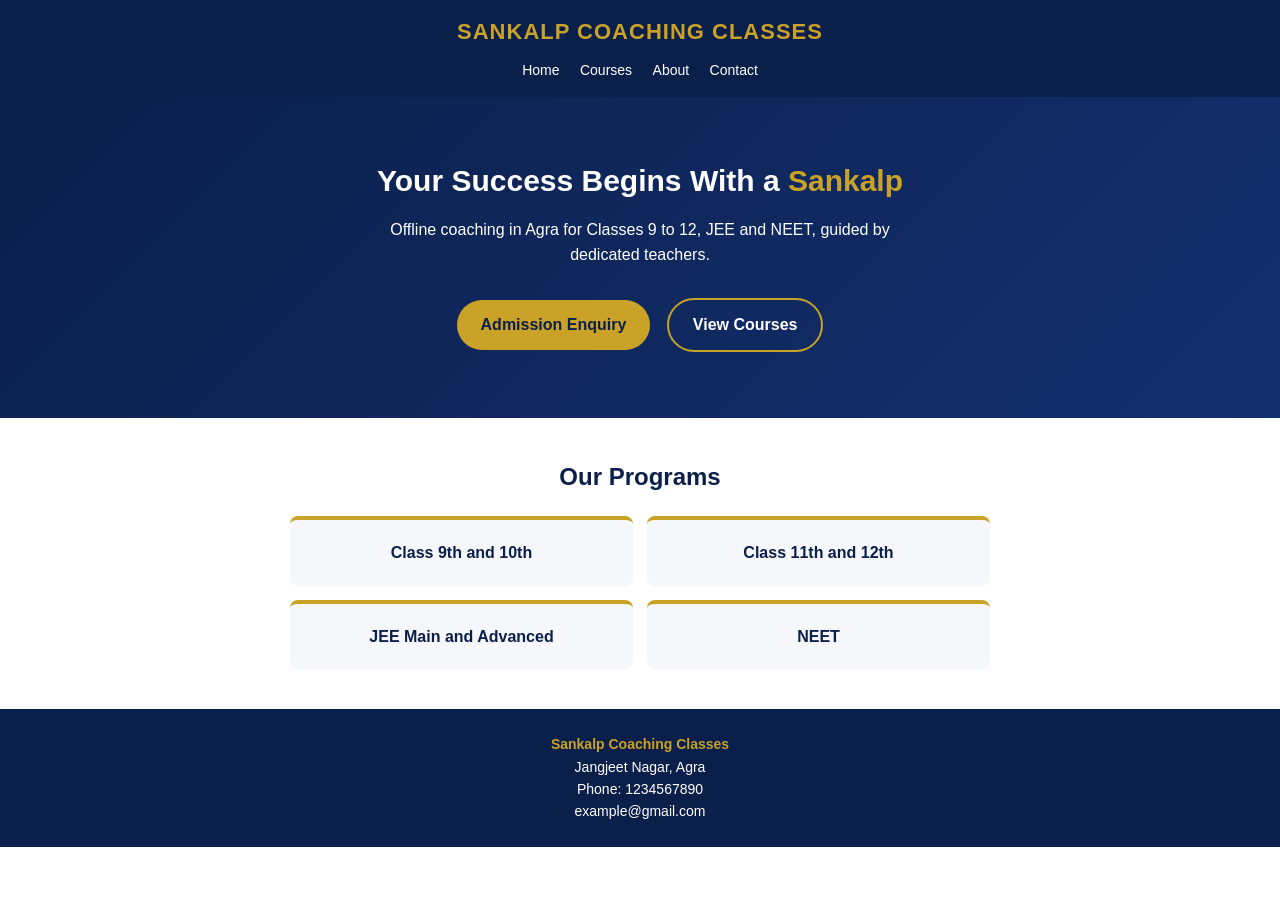
==== index.html @ a6845c67 "Create index.html" ====
<!DOCTYPE html>
<html lang="en">
<head>
<meta charset="UTF-8">
<meta name="viewport" content="width=device-width, initial-scale=1">
<title>Sankalp Coaching Classes, Agra</title>
<link rel="stylesheet" href="style.css">
</head>
<body>
<header>
  <div class="logo">SANKALP COACHING CLASSES</div>
  <nav>
    <a href="index.html">Home</a>
    <a href="courses.html">Courses</a>
    <a href="about.html">About</a>
    <a href="contact.html">Contact</a>
  </nav>
</header>

<section class="hero">
  <h1>Your Success Begins With a <span>Sankalp</span></h1>
  <p>Offline coaching in Agra for Classes 9 to 12, JEE and NEET, guided by dedicated teachers.</p>
  <a class="btn" href="contact.html">Admission Enquiry</a>
  <a class="btn alt" href="courses.html">View Courses</a>
</section>

<section class="section">
  <h2>Our Programs</h2>
  <div class="cards">
    <div class="card">Class 9th and 10th</div>
    <div class="card">Class 11th and 12th</div>
    <div class="card">JEE Main and Advanced</div>
    <div class="card">NEET</div>
  </div>
</section>

<footer>
  <b>Sankalp Coaching Classes</b><br>
  Jangjeet Nagar, Agra<br>
  Phone: 1234567890<br>
  example@gmail.com
</footer>
</body>
</html>
---- style.css ----
:root{--navy:#0B1F4B;--gold:#C9A227;--white:#fff;--light:#F5F7FB}
*{box-sizing:border-box;margin:0;padding:0}
body{font-family:Arial,sans-serif;color:#222;line-height:1.6}
a{text-decoration:none}
header{background:var(--navy);padding:14px 16px;text-align:center}
.logo{color:var(--gold);font-size:22px;font-weight:bold;letter-spacing:1px}
nav{margin-top:8px}
nav a{color:var(--white);font-size:14px;margin:0 8px}
.hero{background:linear-gradient(135deg,#0B1F4B,#13306e);color:var(--white);text-align:center;padding:60px 20px}
.hero h1{font-size:30px;margin-bottom:12px}
.hero h1 span{color:var(--gold)}
.hero p{max-width:500px;margin:0 auto 24px}
.btn{display:inline-block;background:var(--gold);color:var(--navy);padding:12px 24px;border-radius:30px;font-weight:bold;margin:6px}
.btn.alt{background:transparent;color:var(--white);border:2px solid var(--gold)}
.section{padding:40px 20px;text-align:center}
.section h2{color:var(--navy);margin-bottom:20px}
.cards{display:grid;grid-template-columns:1fr 1fr;gap:14px;max-width:700px;margin:auto}
.card{background:var(--light);border-top:4px solid var(--gold);padding:20px 10px;border-radius:8px;color:var(--navy);font-weight:bold}
footer{background:var(--navy);color:var(--white);text-align:center;padding:24px 16px;font-size:14px}
footer b{color:var(--gold)}
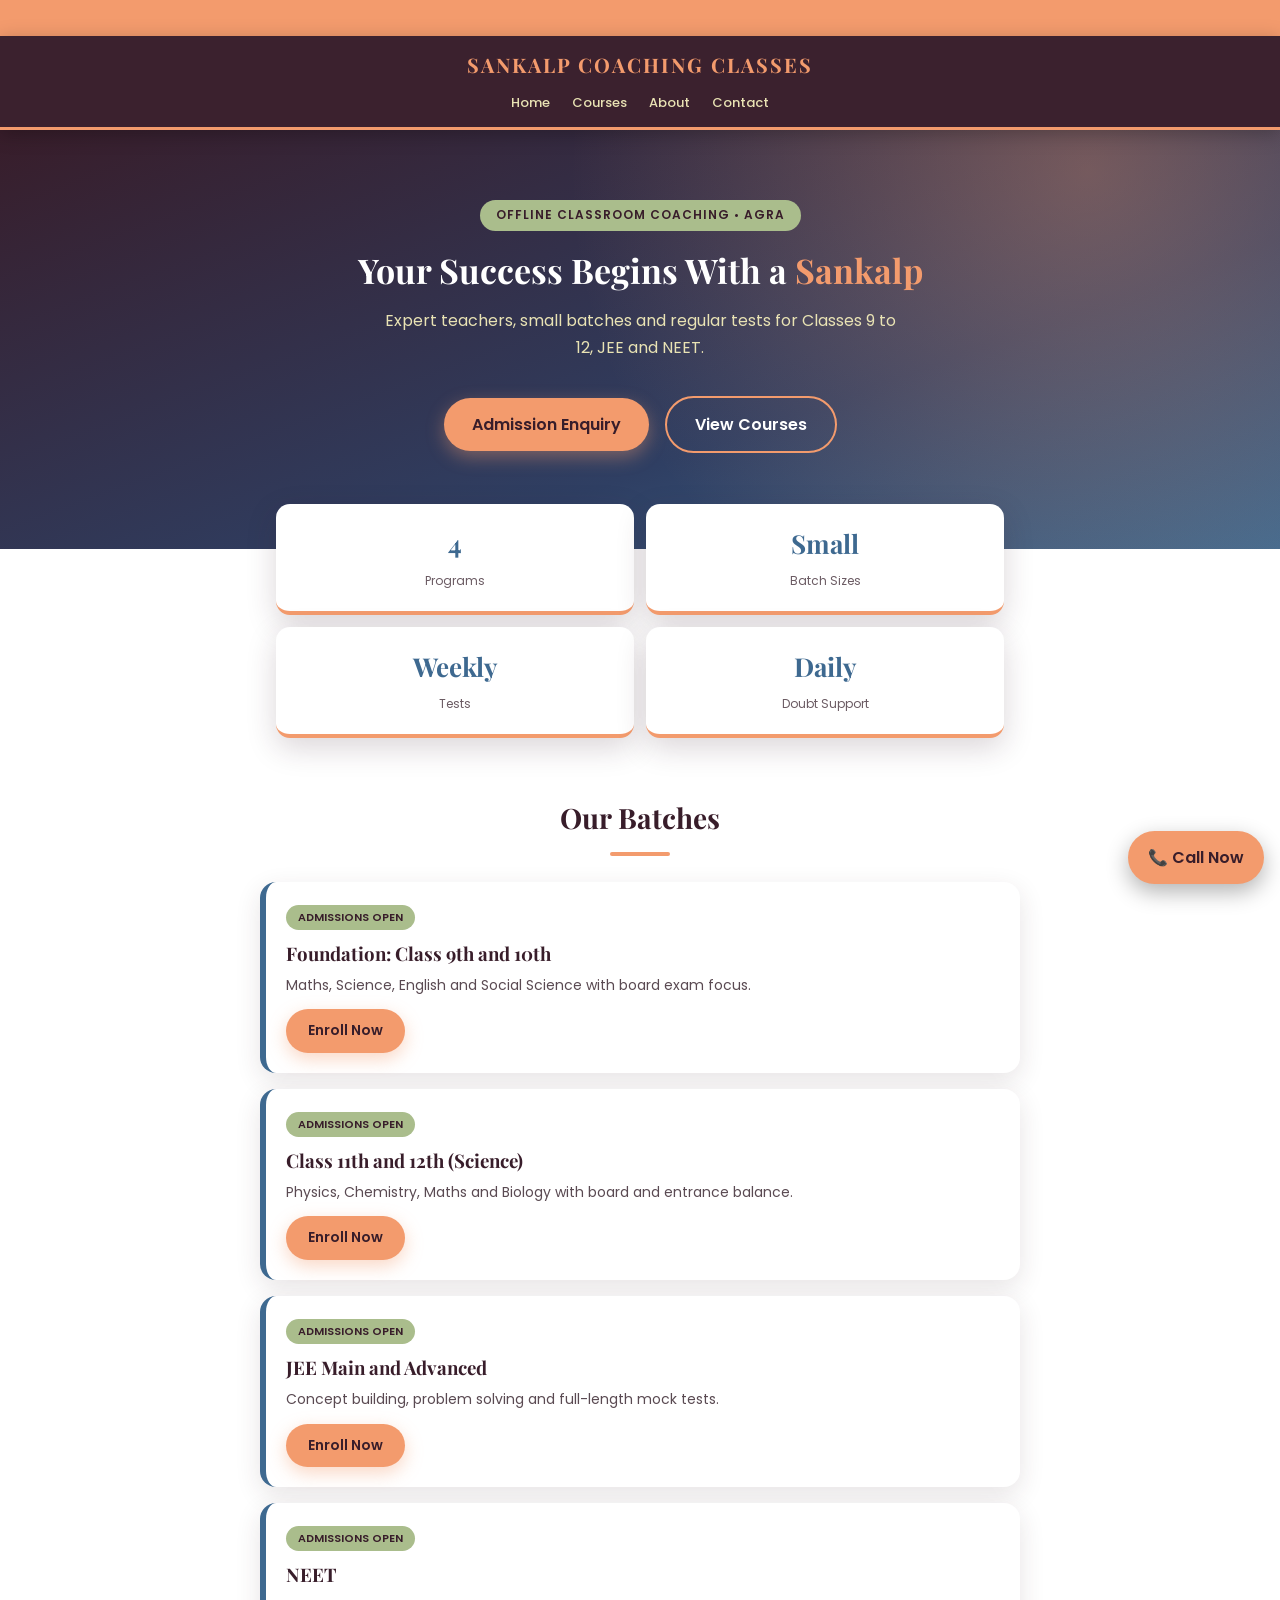
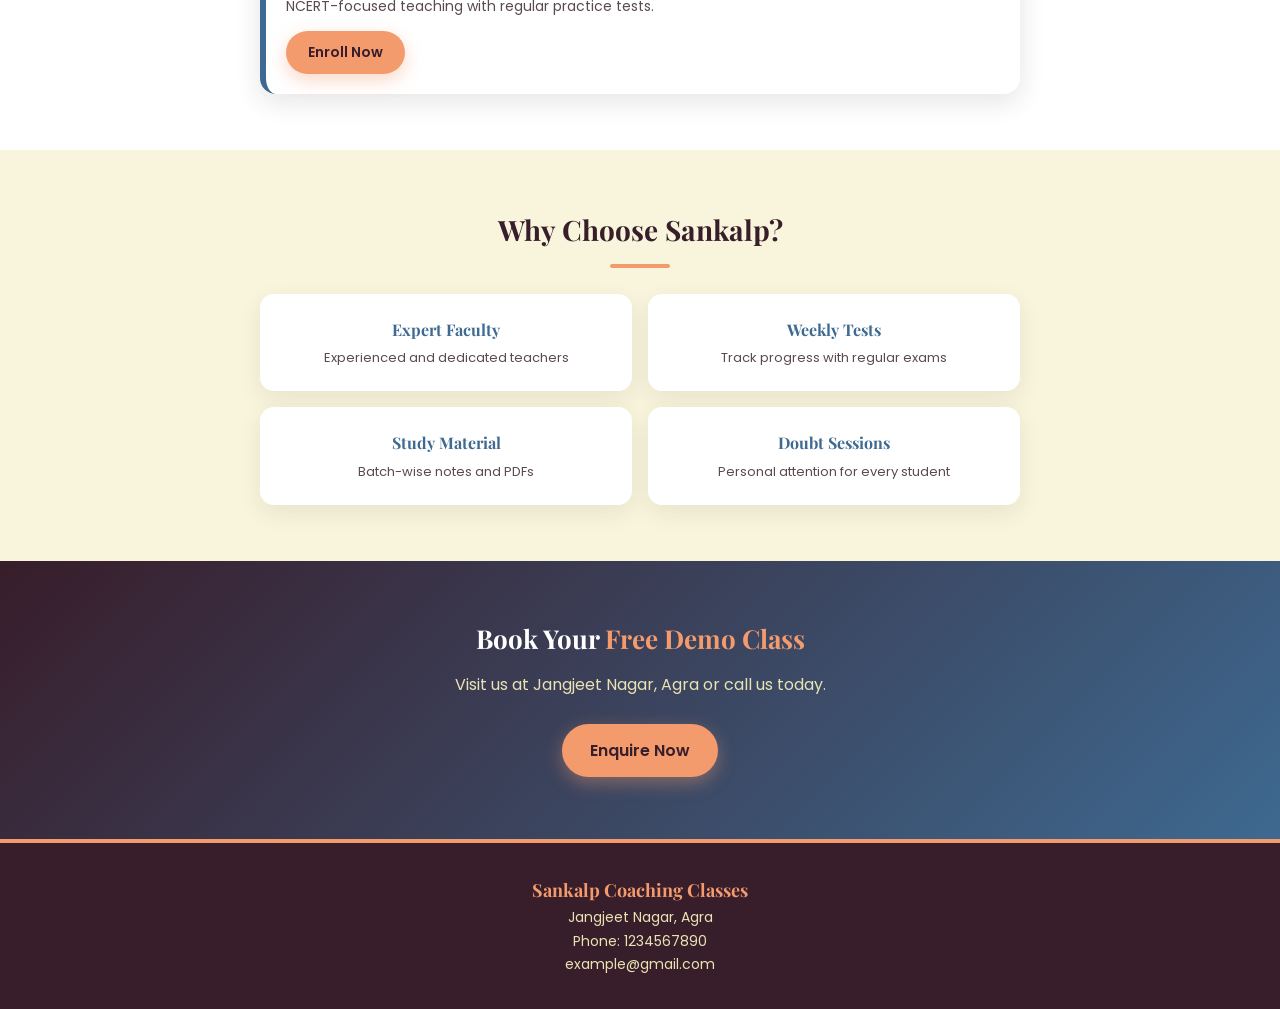
==== commit ff5d8f16: "Update index.html" ====
--- a/index.html
+++ b/index.html
@@ -7,6 +7,9 @@
 <link rel="stylesheet" href="style.css">
 </head>
 <body>
+
+<div class="ticker"><span>🎓 Admissions Open for the New Session &nbsp;•&nbsp; Classes 9th to 12th, JEE &amp; NEET &nbsp;•&nbsp; Call 1234567890 to book a free demo class</span></div>
+
 <header>
   <div class="logo">SANKALP COACHING CLASSES</div>
   <nav>
@@ -18,21 +21,67 @@
 </header>
 
 <section class="hero">
+  <small>OFFLINE CLASSROOM COACHING • AGRA</small>
   <h1>Your Success Begins With a <span>Sankalp</span></h1>
-  <p>Offline coaching in Agra for Classes 9 to 12, JEE and NEET, guided by dedicated teachers.</p>
+  <p>Expert teachers, small batches and regular tests for Classes 9 to 12, JEE and NEET.</p>
   <a class="btn" href="contact.html">Admission Enquiry</a>
-  <a class="btn alt" href="courses.html">View Courses</a>
+  <a class="btn alt" style="color:#fff" href="courses.html">View Courses</a>
 </section>
 
+<div class="stats">
+  <div class="stat"><b>4</b><span>Programs</span></div>
+  <div class="stat"><b>Small</b><span>Batch Sizes</span></div>
+  <div class="stat"><b>Weekly</b><span>Tests</span></div>
+  <div class="stat"><b>Daily</b><span>Doubt Support</span></div>
+</div>
+
 <section class="section">
-  <h2>Our Programs</h2>
-  <div class="cards">
-    <div class="card">Class 9th and 10th</div>
-    <div class="card">Class 11th and 12th</div>
-    <div class="card">JEE Main and Advanced</div>
-    <div class="card">NEET</div>
+  <h2>Our Batches</h2>
+  <div class="batches">
+    <div class="batch">
+      <span class="tag">ADMISSIONS OPEN</span>
+      <h3>Foundation: Class 9th and 10th</h3>
+      <p>Maths, Science, English and Social Science with board exam focus.</p>
+      <a class="btn" href="contact.html">Enroll Now</a>
+    </div>
+    <div class="batch">
+      <span class="tag">ADMISSIONS OPEN</span>
+      <h3>Class 11th and 12th (Science)</h3>
+      <p>Physics, Chemistry, Maths and Biology with board and entrance balance.</p>
+      <a class="btn" href="contact.html">Enroll Now</a>
+    </div>
+    <div class="batch">
+      <span class="tag">ADMISSIONS OPEN</span>
+      <h3>JEE Main and Advanced</h3>
+      <p>Concept building, problem solving and full-length mock tests.</p>
+      <a class="btn" href="contact.html">Enroll Now</a>
+    </div>
+    <div class="batch">
+      <span class="tag">ADMISSIONS OPEN</span>
+      <h3>NEET</h3>
+      <p>NCERT-focused teaching with regular practice tests.</p>
+      <a class="btn" href="contact.html">Enroll Now</a>
+    </div>
   </div>
 </section>
+
+<section class="section alt">
+  <h2>Why Choose Sankalp?</h2>
+  <div class="features">
+    <div class="feature"><h3>Expert Faculty</h3><p>Experienced and dedicated teachers</p></div>
+    <div class="feature"><h3>Weekly Tests</h3><p>Track progress with regular exams</p></div>
+    <div class="feature"><h3>Study Material</h3><p>Batch-wise notes and PDFs</p></div>
+    <div class="feature"><h3>Doubt Sessions</h3><p>Personal attention for every student</p></div>
+  </div>
+</section>
+
+<section class="cta">
+  <h2>Book Your <span>Free Demo Class</span></h2>
+  <p>Visit us at Jangjeet Nagar, Agra or call us today.</p>
+  <a class="btn" href="contact.html">Enquire Now</a>
+</section>
+
+<a class="float-call" href="tel:1234567890">📞 Call Now</a>
 
 <footer>
   <b>Sankalp Coaching Classes</b><br>
@@ -40,5 +89,6 @@
   Phone: 1234567890<br>
   example@gmail.com
 </footer>
+
 </body>
 </html>
--- a/style.css
+++ b/style.css
@@ -1,20 +1,50 @@
-:root{--navy:#0B1F4B;--gold:#C9A227;--white:#fff;--light:#F5F7FB}
+@import url('https://fonts.googleapis.com/css2?family=Playfair+Display:wght@600;700&family=Poppins:wght@400;500;600&display=swap');
+:root{--violet:#381D2A;--blue:#3E6990;--olive:#AABD8C;--cream:#E9E3B4;--orange:#F39B6D;--navy:#381D2A;--gold:#F39B6D;--light:#F8F5DC}
 *{box-sizing:border-box;margin:0;padding:0}
-body{font-family:Arial,sans-serif;color:#222;line-height:1.6}
+html{scroll-behavior:smooth}
+body{font-family:'Poppins',Arial,sans-serif;color:#33232b;line-height:1.7;background:#fff}
 a{text-decoration:none}
-header{background:var(--navy);padding:14px 16px;text-align:center}
-.logo{color:var(--gold);font-size:22px;font-weight:bold;letter-spacing:1px}
-nav{margin-top:8px}
-nav a{color:var(--white);font-size:14px;margin:0 8px}
-.hero{background:linear-gradient(135deg,#0B1F4B,#13306e);color:var(--white);text-align:center;padding:60px 20px}
-.hero h1{font-size:30px;margin-bottom:12px}
-.hero h1 span{color:var(--gold)}
-.hero p{max-width:500px;margin:0 auto 24px}
-.btn{display:inline-block;background:var(--gold);color:var(--navy);padding:12px 24px;border-radius:30px;font-weight:bold;margin:6px}
-.btn.alt{background:transparent;color:var(--white);border:2px solid var(--gold)}
-.section{padding:40px 20px;text-align:center}
-.section h2{color:var(--navy);margin-bottom:20px}
-.cards{display:grid;grid-template-columns:1fr 1fr;gap:14px;max-width:700px;margin:auto}
-.card{background:var(--light);border-top:4px solid var(--gold);padding:20px 10px;border-radius:8px;color:var(--navy);font-weight:bold}
-footer{background:var(--navy);color:var(--white);text-align:center;padding:24px 16px;font-size:14px}
-footer b{color:var(--gold)}
+h1,h2,h3{font-family:'Playfair Display',serif}
+.ticker{background:var(--orange);color:var(--violet);font-size:13px;font-weight:600;padding:7px 0;overflow:hidden;white-space:nowrap}
+.ticker span{display:inline-block;padding-left:100%;animation:scroll 18s linear infinite}
+@keyframes scroll{to{transform:translateX(-100%)}}
+header{background:rgba(56,29,42,.98);padding:12px 16px;text-align:center;position:sticky;top:0;z-index:50;border-bottom:3px solid var(--orange);box-shadow:0 4px 18px rgba(0,0,0,.25)}
+.logo{color:var(--orange);font-family:'Playfair Display',serif;font-size:20px;font-weight:700;letter-spacing:2px}
+nav{margin-top:6px}
+nav a{color:var(--cream);font-size:13px;margin:0 9px;font-weight:500}
+nav a:hover{color:var(--orange)}
+.hero{background:radial-gradient(circle at 85% 10%,rgba(243,155,109,.35),transparent 45%),linear-gradient(160deg,#381D2A,#2f3f63 65%,#3E6990);color:#fff;text-align:center;padding:70px 22px 90px}
+.hero small{display:inline-block;background:var(--olive);color:var(--violet);padding:5px 16px;border-radius:30px;font-size:12px;font-weight:600;letter-spacing:1px;margin-bottom:18px}
+.hero h1{font-size:34px;line-height:1.25;margin-bottom:16px}
+.hero h1 span{color:var(--orange)}
+.hero p{max-width:520px;margin:0 auto 28px;color:var(--cream)}
+.btn{display:inline-block;background:var(--orange);color:var(--violet);padding:13px 28px;border-radius:40px;font-weight:600;margin:6px;box-shadow:0 6px 18px rgba(243,155,109,.4);transition:.25s}
+.btn:hover{transform:translateY(-3px)}
+.btn.alt{background:transparent;color:#fff;border:2px solid var(--orange);box-shadow:none}
+.stats{display:grid;grid-template-columns:1fr 1fr;gap:12px;max-width:760px;margin:-45px auto 0;padding:0 16px;position:relative}
+.stat{background:#fff;border-radius:14px;padding:18px 8px;text-align:center;box-shadow:0 10px 30px rgba(56,29,42,.18);border-bottom:4px solid var(--orange)}
+.stat b{display:block;font-family:'Playfair Display',serif;font-size:26px;color:var(--blue)}
+.stat span{font-size:12px;color:#6b5b63}
+.section{padding:56px 18px;text-align:center}
+.section.alt{background:var(--light)}
+.section h2{color:var(--violet);font-size:28px}
+.section h2::after{content:"";display:block;width:60px;height:4px;background:var(--orange);margin:10px auto 26px;border-radius:3px}
+.cards,.features,.batches{display:grid;grid-template-columns:1fr 1fr;gap:16px;max-width:760px;margin:auto}
+.card{background:#fff;border-top:4px solid var(--orange);padding:26px 12px;border-radius:14px;color:var(--violet);font-weight:600;box-shadow:0 8px 24px rgba(56,29,42,.1);transition:.25s}
+.card:hover{transform:translateY(-5px)}
+.batches{grid-template-columns:1fr}
+.batch{background:#fff;border-radius:16px;padding:20px;text-align:left;box-shadow:0 8px 26px rgba(56,29,42,.12);border-left:6px solid var(--blue)}
+.batch .tag{display:inline-block;background:var(--olive);color:var(--violet);font-size:11px;font-weight:600;padding:3px 12px;border-radius:20px}
+.batch h3{color:var(--violet);margin:8px 0 4px}
+.batch p{font-size:14px;color:#5a4a52;margin-bottom:12px}
+.batch .btn{margin:0;padding:10px 22px;font-size:14px}
+.feature{background:#fff;border-radius:14px;padding:22px 14px;box-shadow:0 8px 24px rgba(56,29,42,.08)}
+.feature h3{font-size:16px;color:var(--blue);margin-bottom:4px}
+.feature p{font-size:13px;color:#5a4a52}
+.cta{background:linear-gradient(135deg,#381D2A,#3E6990);color:#fff;text-align:center;padding:56px 22px}
+.cta h2{font-size:26px;margin-bottom:10px}
+.cta h2 span{color:var(--orange)}
+.cta p{margin-bottom:20px;color:var(--cream)}
+.float-call{position:fixed;bottom:16px;right:16px;background:var(--orange);color:var(--violet);font-weight:600;padding:13px 20px;border-radius:40px;box-shadow:0 8px 22px rgba(0,0,0,.3);z-index:60}
+footer{background:var(--violet);color:var(--cream);text-align:center;padding:32px 16px;font-size:14px;border-top:4px solid var(--orange)}
+footer b{color:var(--orange);font-family:'Playfair Display',serif;font-size:18px}
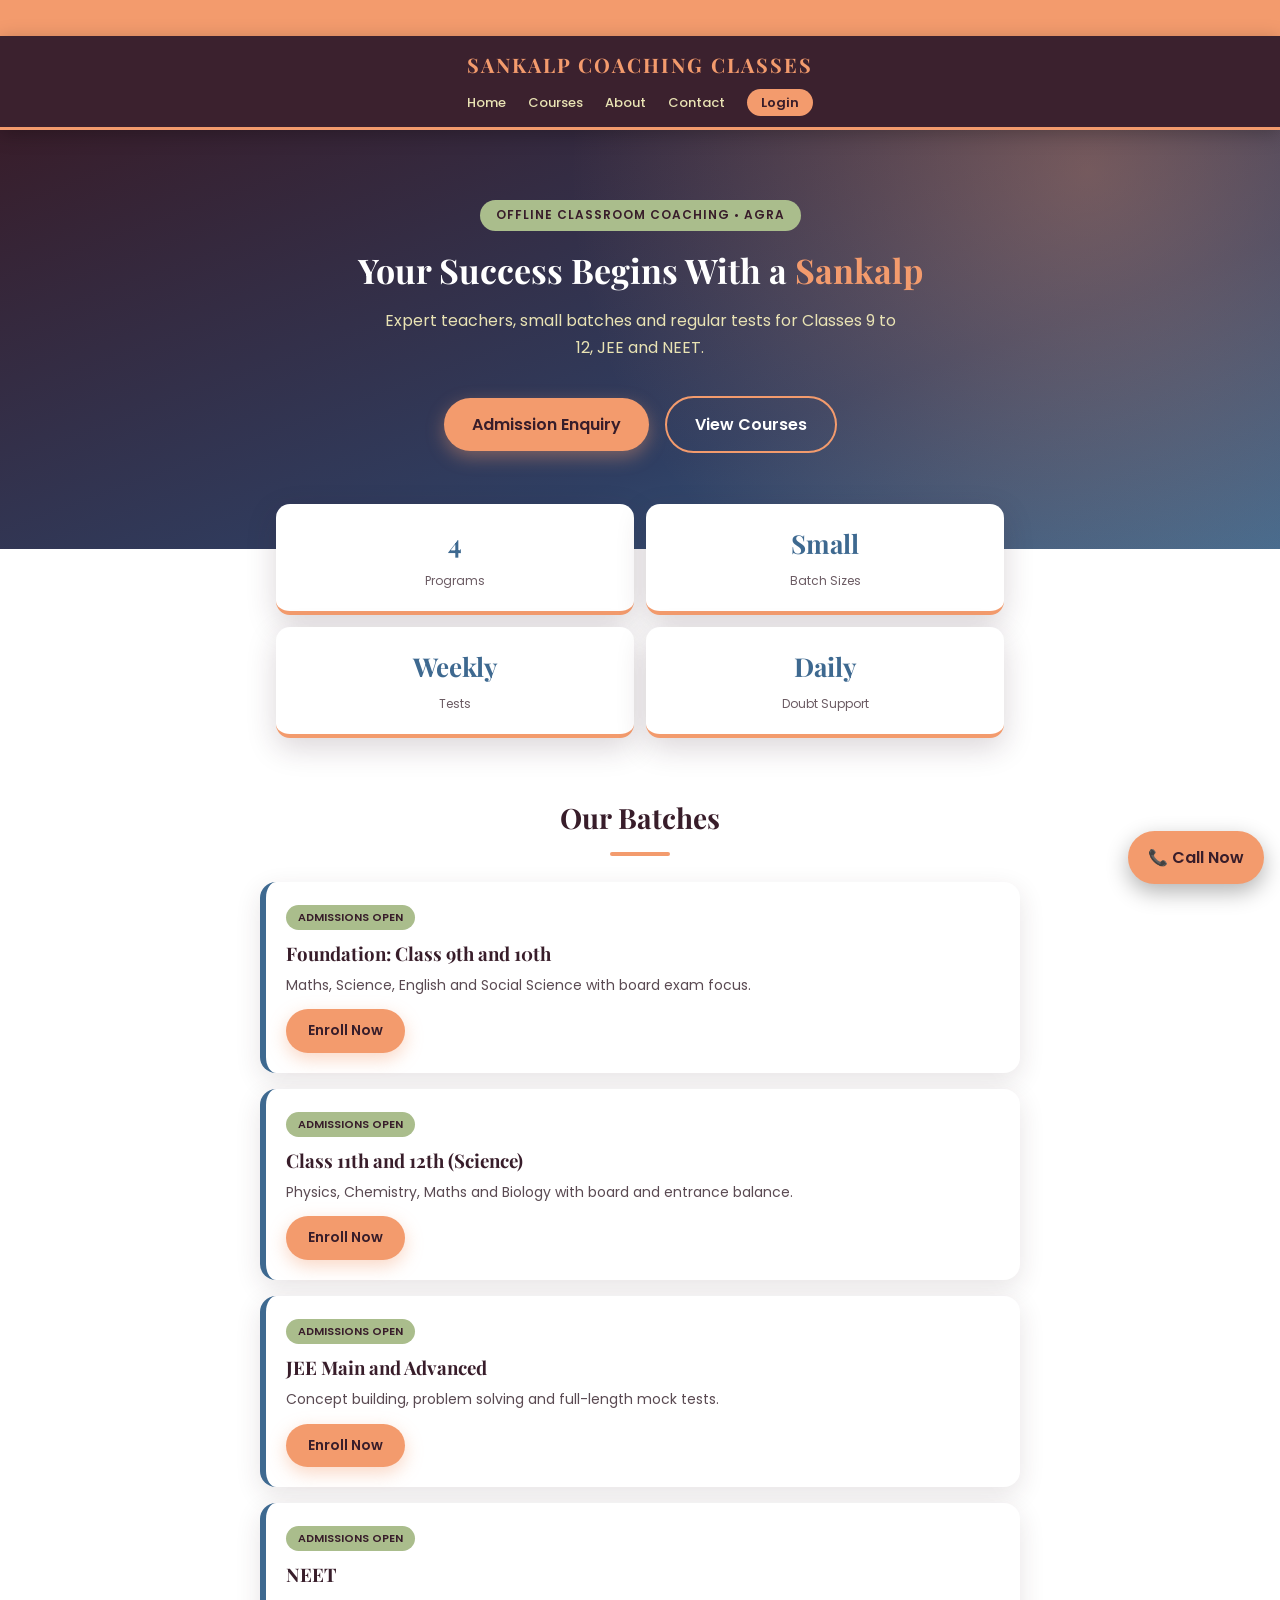
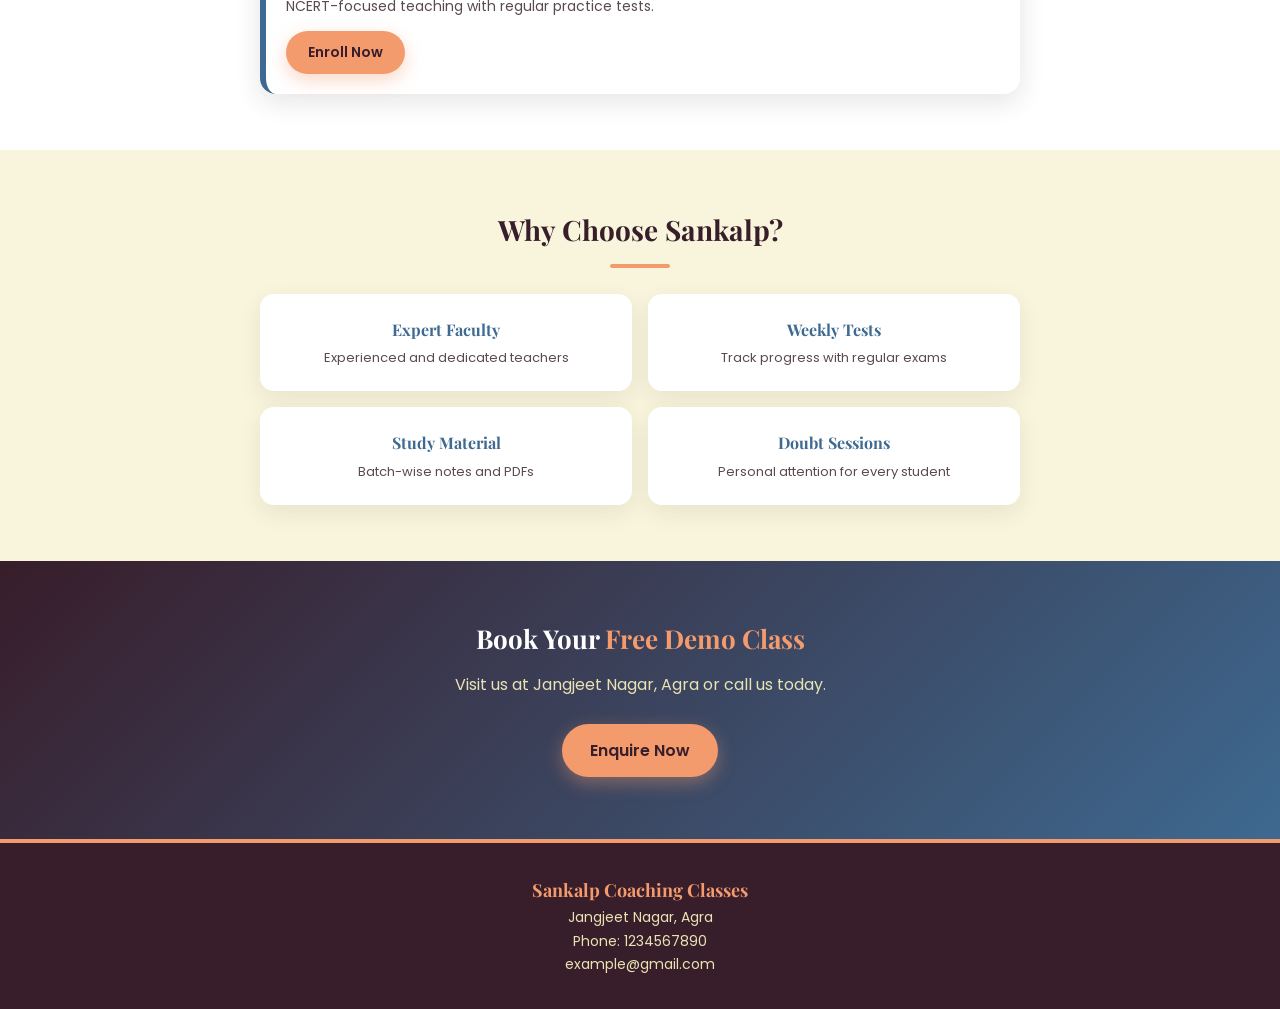
==== commit 05222280: "Update index.html" ====
--- a/index.html
+++ b/index.html
@@ -17,6 +17,7 @@
     <a href="courses.html">Courses</a>
     <a href="about.html">About</a>
     <a href="contact.html">Contact</a>
+    <a class="login" href="login.html">Login</a>
   </nav>
 </header>
 
--- a/style.css
+++ b/style.css
@@ -48,3 +48,5 @@
 .float-call{position:fixed;bottom:16px;right:16px;background:var(--orange);color:var(--violet);font-weight:600;padding:13px 20px;border-radius:40px;box-shadow:0 8px 22px rgba(0,0,0,.3);z-index:60}
 footer{background:var(--violet);color:var(--cream);text-align:center;padding:32px 16px;font-size:14px;border-top:4px solid var(--orange)}
 footer b{color:var(--orange);font-family:'Playfair Display',serif;font-size:18px}
+nav a.login{background:var(--orange);color:var(--violet);padding:4px 14px;border-radius:20px;font-weight:600}
+nav a.login:hover{color:var(--violet)}
